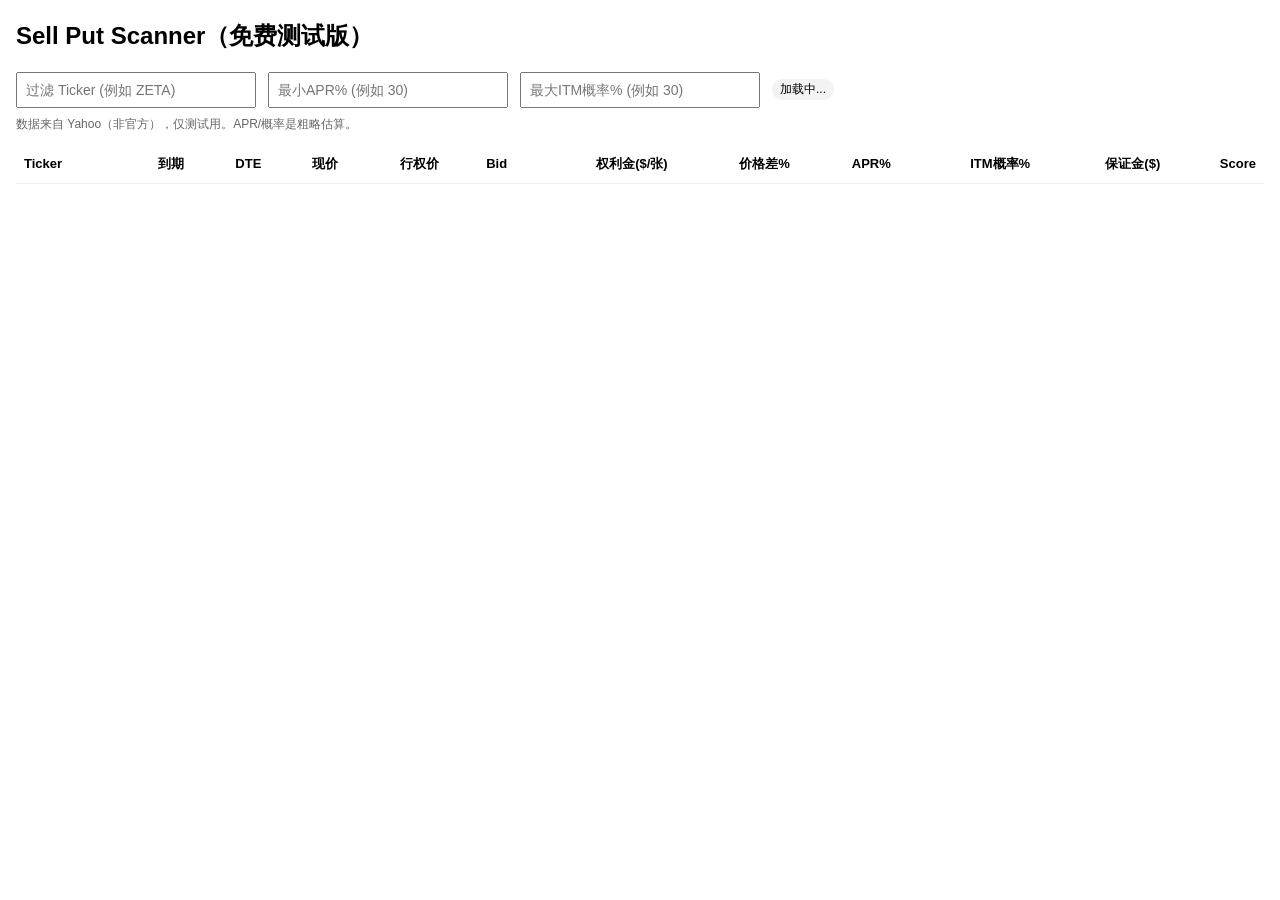
==== docs/index.html @ 4b3b8e4e "Add initial HTML structure for Sell Put Scanner" ====
<!doctype html>
<html lang="zh">
<head>
  <meta charset="utf-8" />
  <meta name="viewport" content="width=device-width,initial-scale=1" />
  <title>Sell Put Scanner (Free Test)</title>
  <style>
    body { font-family: -apple-system,BlinkMacSystemFont,"Segoe UI",Roboto,Arial; margin: 16px; }
    .top { display: flex; gap: 12px; flex-wrap: wrap; align-items: center; }
    input { padding: 8px; font-size: 14px; width: 220px; }
    table { width: 100%; border-collapse: collapse; margin-top: 12px; }
    th, td { border-bottom: 1px solid #eee; padding: 10px 8px; text-align: right; font-size: 13px; }
    th { position: sticky; top: 0; background: #fff; cursor: pointer; }
    td:first-child, th:first-child { text-align: left; }
    .muted { color: #666; font-size: 12px; margin-top: 8px; }
    .pill { display:inline-block; padding: 2px 8px; border-radius: 999px; background:#f3f3f3; font-size:12px; }
  </style>
</head>
<body>
  <h2>Sell Put Scanner（免费测试版）</h2>

  <div class="top">
    <input id="filterTicker" placeholder="过滤 Ticker (例如 ZETA)" />
    <input id="minApr" placeholder="最小APR% (例如 30)" />
    <input id="maxProb" placeholder="最大ITM概率% (例如 30)" />
    <span class="pill" id="updated">加载中...</span>
  </div>

  <div class="muted">
    数据来自 Yahoo（非官方），仅测试用。APR/概率是粗略估算。
  </div>

  <table id="tbl">
    <thead>
      <tr>
        <th data-k="ticker" style="text-align:left">Ticker</th>
        <th data-k="expiration">到期</th>
        <th data-k="dte">DTE</th>
        <th data-k="spot">现价</th>
        <th data-k="strike">行权价</th>
        <th data-k="bid">Bid</th>
        <th data-k="premium_$">权利金($/张)</th>
        <th data-k="price_diff_%">价格差%</th>
        <th data-k="apr_%">APR%</th>
        <th data-k="prob_itm_%">ITM概率%</th>
        <th data-k="cash_collateral_$">保证金($)</th>
        <th data-k="score">Score</th>
      </tr>
    </thead>
    <tbody></tbody>
  </table>

<script>
let rows = [];
let sortKey = "score";
let sortDesc = true;

function num(v) {
  if (v === null || v === undefined || v === "") return null;
  const n = Number(v);
  return Number.isFinite(n) ? n : null;
}

function fmt(v, digits=2) {
  const n = num(v);
  if (n === null) return "-";
  return n.toFixed(digits);
}

function passFilters(r) {
  const fTicker = document.getElementById("filterTicker").value.trim().toUpperCase();
  const minApr = num(document.getElementById("minApr").value.trim());
  const maxProb = num(document.getElementById("maxProb").value.trim());

  if (fTicker && !r.ticker.includes(fTicker)) return false;
  if (minApr !== null && (num(r["apr_%"]) === null || r["apr_%"] < minApr)) return false;
  if (maxProb !== null && (num(r["prob_itm_%"]) === null || r["prob_itm_%"] > maxProb)) return false;
  return true;
}

function sortRows(list) {
  return list.sort((a,b) => {
    const av = a[sortKey];
    const bv = b[sortKey];
    const an = num(av);
    const bn = num(bv);

    if (an === null && bn === null) return 0;
    if (an === null) return 1;
    if (bn === null) return -1;

    return sortDesc ? (bn - an) : (an - bn);
  });
}

function render() {
  const tbody = document.querySelector("#tbl tbody");
  tbody.innerHTML = "";

  const filtered = rows.filter(passFilters);
  sortRows(filtered);

  for (const r of filtered) {
    const tr = document.createElement("tr");
    tr.innerHTML = `
      <td style="text-align:left">${r.ticker}</td>
      <td>${r.expiration}</td>
      <td>${r.dte}</td>
      <td>${fmt(r.spot, 2)}</td>
      <td>${fmt(r.strike, 2)}</td>
      <td>${fmt(r.bid, 2)}</td>
      <td>${fmt(r["premium_$"], 2)}</td>
      <td>${fmt(r["price_diff_%"], 2)}</td>
      <td>${fmt(r["apr_%"], 2)}</td>
      <td>${fmt(r["prob_itm_%"], 2)}</td>
      <td>${fmt(r["cash_collateral_$"], 0)}</td>
      <td>${fmt(r.score, 2)}</td>
    `;
    tbody.appendChild(tr);
  }
}

async function load() {
  const res = await fetch("./data/options.json?ts=" + Date.now());
  const data = await res.json();
  rows = data.rows || [];
  document.getElementById("updated").textContent =
    "更新: " + (data.generated_at_et || data.generated_at_utc || "unknown");

  render();
}

document.getElementById("filterTicker").addEventListener("input", render);
document.getElementById("minApr").addEventListener("input", render);
document.getElementById("maxProb").addEventListener("input", render);

document.querySelectorAll("th[data-k]").forEach(th => {
  th.addEventListener("click", () => {
    const k = th.getAttribute("data-k");
    if (sortKey === k) sortDesc = !sortDesc;
    else { sortKey = k; sortDesc = true; }
    render();
  });
});

load();
</script>
</body>
</html>
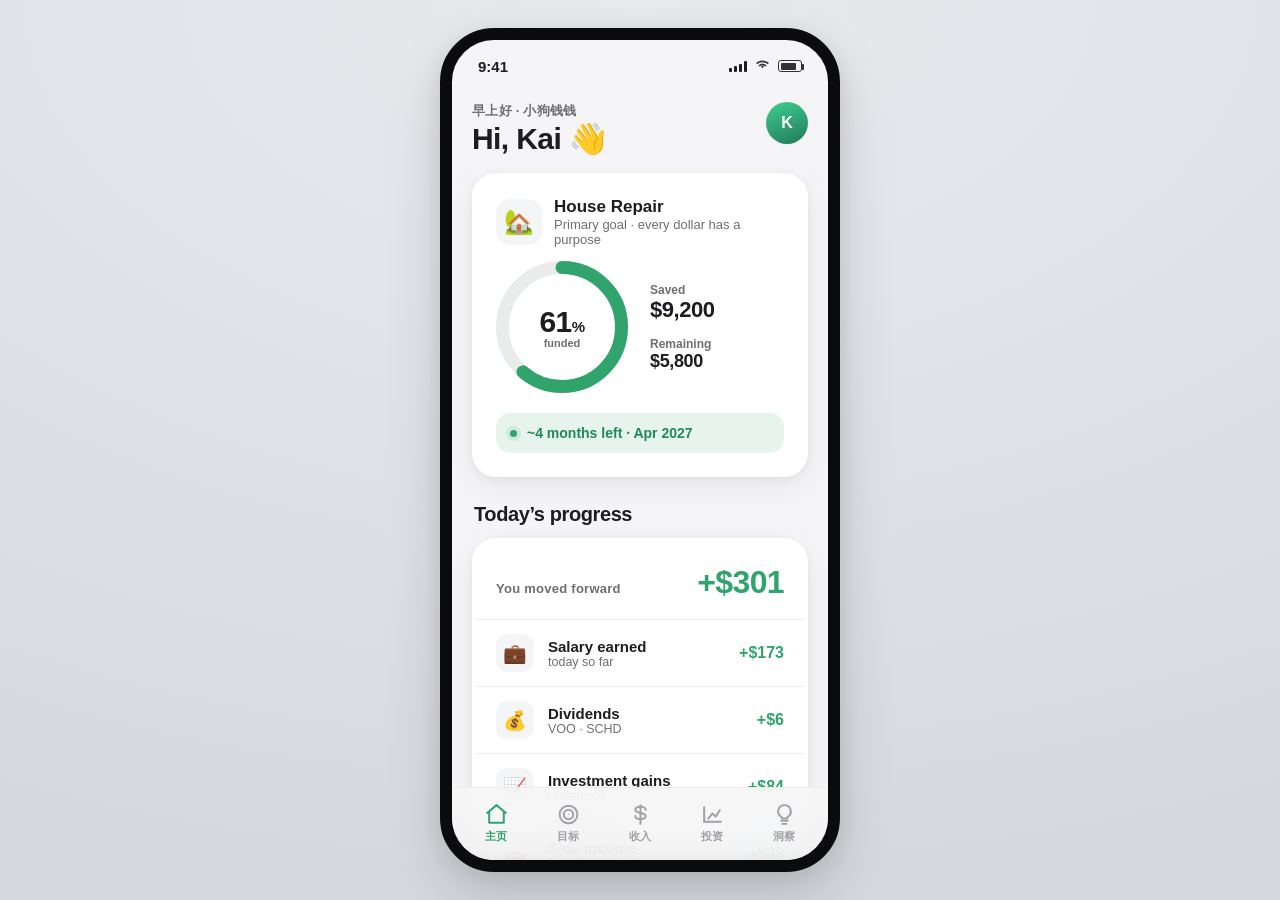
==== commit 9d9b27d9: "Make 小狗钱钱 the site homepage - index.html now serves the 小狗钱钱 goal-progress app - Original stock dash" ====
--- a/docs/index.html
+++ b/docs/index.html
@@ -2,148 +2,683 @@
 <html lang="zh">
 <head>
   <meta charset="utf-8" />
-  <meta name="viewport" content="width=device-width,initial-scale=1" />
-  <title>Sell Put Scanner (Free Test)</title>
+  <meta name="viewport" content="width=device-width, initial-scale=1, viewport-fit=cover" />
+  <meta name="apple-mobile-web-app-capable" content="yes" />
+  <meta name="apple-mobile-web-app-status-bar-style" content="black-translucent" />
+  <meta name="theme-color" content="#000000" media="(prefers-color-scheme: dark)" />
+  <meta name="theme-color" content="#f5f5f7" media="(prefers-color-scheme: light)" />
+  <title>小狗钱钱 · Wealth Progress</title>
   <style>
-    body { font-family: -apple-system,BlinkMacSystemFont,"Segoe UI",Roboto,Arial; margin: 16px; }
-    .top { display: flex; gap: 12px; flex-wrap: wrap; align-items: center; }
-    input { padding: 8px; font-size: 14px; width: 220px; }
-    table { width: 100%; border-collapse: collapse; margin-top: 12px; }
-    th, td { border-bottom: 1px solid #eee; padding: 10px 8px; text-align: right; font-size: 13px; }
-    th { position: sticky; top: 0; background: #fff; cursor: pointer; }
-    td:first-child, th:first-child { text-align: left; }
-    .muted { color: #666; font-size: 12px; margin-top: 8px; }
-    .pill { display:inline-block; padding: 2px 8px; border-radius: 999px; background:#f3f3f3; font-size:12px; }
+    :root {
+      --bg: #f2f2f4;
+      --screen: #f5f5f7;
+      --card: #ffffff;
+      --card-2: #f4f5f7;
+      --ink: #1d1d1f;
+      --ink-2: #6e6e73;
+      --ink-3: #a1a1a6;
+      --line: #ececed;
+      --green: #30a46c;
+      --green-strong: #1f8a56;
+      --green-soft: rgba(48,164,108,.12);
+      --green-ring-track: #eaeceb;
+      --red: #d0503a;
+      --shadow-sm: 0 1px 2px rgba(0,0,0,.04);
+      --shadow: 0 2px 10px rgba(20,20,25,.05), 0 10px 30px rgba(20,20,25,.06);
+      --shadow-lg: 0 8px 24px rgba(20,20,25,.10), 0 24px 60px rgba(20,20,25,.12);
+      --radius: 24px;
+      --radius-sm: 16px;
+      --blur: saturate(180%) blur(20px);
+    }
+    @media (prefers-color-scheme: dark) {
+      :root {
+        --bg: #000000;
+        --screen: #0a0a0b;
+        --card: #16171a;
+        --card-2: #1e2024;
+        --ink: #f5f5f7;
+        --ink-2: #9a9aa2;
+        --ink-3: #6a6a72;
+        --line: #232427;
+        --green: #34d17e;
+        --green-strong: #4ade8b;
+        --green-soft: rgba(52,209,126,.14);
+        --green-ring-track: #24262a;
+        --red: #ff6b52;
+        --shadow-sm: 0 1px 2px rgba(0,0,0,.4);
+        --shadow: 0 2px 10px rgba(0,0,0,.5);
+        --shadow-lg: 0 16px 50px rgba(0,0,0,.6);
+      }
+    }
+    * { box-sizing: border-box; -webkit-tap-highlight-color: transparent; margin: 0; padding: 0; }
+    html { -webkit-text-size-adjust: 100%; }
+    body {
+      font-family: -apple-system, BlinkMacSystemFont, "SF Pro Display", "SF Pro Text", "Segoe UI", Roboto, "PingFang SC", "Helvetica Neue", Arial, sans-serif;
+      background: var(--bg); color: var(--ink);
+      min-height: 100vh; -webkit-font-smoothing: antialiased; text-rendering: optimizeLegibility;
+      display: flex; align-items: center; justify-content: center;
+    }
+    .tnum { font-variant-numeric: tabular-nums; font-feature-settings: "tnum"; }
+
+    /* ===== Device frame (desktop) ===== */
+    .device {
+      position: relative; width: 100%; max-width: 400px; height: 100vh; max-height: 860px;
+      background: var(--screen); overflow: hidden; display: flex; flex-direction: column;
+    }
+    @media (min-width: 480px) {
+      body { padding: 28px; background: radial-gradient(120% 100% at 50% 0%, #e9eaee 0%, #dfe0e5 60%, #d7d8dd 100%); }
+      @media (prefers-color-scheme: dark) { body { background: radial-gradient(120% 100% at 50% 0%, #16171b 0%, #0a0a0c 70%); } }
+      .device {
+        height: 844px; border-radius: 54px; border: 12px solid #0b0b0d;
+        box-shadow: var(--shadow-lg), inset 0 0 0 2px rgba(255,255,255,.04);
+      }
+    }
+
+    /* status bar */
+    .statusbar {
+      height: 52px; flex: 0 0 auto; display: flex; align-items: center; justify-content: space-between;
+      padding: 0 26px; padding-top: env(safe-area-inset-top); font-weight: 600; font-size: 15px;
+      position: relative; z-index: 5;
+    }
+    .statusbar .right { display: flex; align-items: center; gap: 7px; }
+    .sig { display: inline-flex; align-items: flex-end; gap: 2px; height: 11px; }
+    .sig i { width: 3px; background: var(--ink); border-radius: 1px; }
+    .sig i:nth-child(1){height:4px} .sig i:nth-child(2){height:6px} .sig i:nth-child(3){height:8px} .sig i:nth-child(4){height:11px}
+    .batt { width: 24px; height: 12px; border: 1.5px solid var(--ink); border-radius: 3px; position: relative; opacity:.9; }
+    .batt::after { content:""; position:absolute; right:-3px; top:3px; width:2px; height:6px; background:var(--ink); border-radius:0 1px 1px 0; }
+    .batt::before { content:""; position:absolute; left:1.5px; top:1.5px; bottom:1.5px; width:70%; background:var(--ink); border-radius:1px; }
+
+    /* scroll area */
+    .stage { flex: 1 1 auto; position: relative; overflow: hidden; }
+    .view {
+      position: absolute; inset: 0; overflow-y: auto; -webkit-overflow-scrolling: touch;
+      padding: 4px 20px 118px; opacity: 0; visibility: hidden; transform: translateY(6px);
+      transition: opacity .28s ease, transform .28s ease; scrollbar-width: none;
+    }
+    .view::-webkit-scrollbar { display: none; }
+    .view.active { opacity: 1; visibility: visible; transform: none; }
+    .view.detail {
+      background: var(--screen); z-index: 20; transform: translateX(100%); transition: transform .3s cubic-bezier(.32,.72,0,1); }
+    .view.detail.active { transform: none; }
+
+    /* typography */
+    .eyebrow { font-size: 13px; font-weight: 600; letter-spacing: .02em; color: var(--ink-2); text-transform: none; }
+    h1.greet { font-size: 30px; font-weight: 800; letter-spacing: -.02em; line-height: 1.1; margin-top: 2px; }
+    .section-title { font-size: 20px; font-weight: 800; letter-spacing: -.02em; margin: 26px 2px 12px; }
+    .section-row { display: flex; align-items: baseline; justify-content: space-between; margin: 26px 2px 12px; }
+    .section-row h2 { font-size: 20px; font-weight: 800; letter-spacing: -.02em; }
+    .link { color: var(--green); font-weight: 600; font-size: 14px; }
+
+    .topbar { display: flex; align-items: flex-start; justify-content: space-between; margin-top: 6px; }
+    .avatar {
+      width: 42px; height: 42px; border-radius: 50%; flex: 0 0 auto; display: grid; place-items: center;
+      background: linear-gradient(160deg, #3ecf8e, #22795a); color: #fff; font-weight: 800; font-size: 16px;
+      box-shadow: var(--shadow-sm); cursor: pointer;
+    }
+
+    /* cards */
+    .card { background: var(--card); border-radius: var(--radius); box-shadow: var(--shadow); }
+    .p20 { padding: 20px; } .p22 { padding: 22px; }
+
+    /* hero primary goal */
+    .hero { padding: 24px; margin-top: 18px; position: relative; overflow: hidden; }
+    .hero .htop { display: flex; align-items: center; gap: 12px; margin-bottom: 6px; }
+    .goal-emoji {
+      width: 46px; height: 46px; border-radius: 14px; display: grid; place-items: center; font-size: 24px;
+      background: var(--card-2); flex: 0 0 auto;
+    }
+    .hero .hname { font-size: 17px; font-weight: 700; }
+    .hero .hsub { font-size: 13px; color: var(--ink-2); }
+    .ring-wrap { display: flex; align-items: center; gap: 22px; margin-top: 14px; }
+    .ring { position: relative; width: 132px; height: 132px; flex: 0 0 auto; }
+    .ring svg { transform: rotate(-90deg); }
+    .ring .ring-center { position: absolute; inset: 0; display: grid; place-items: center; text-align: center; }
+    .ring .pct { font-size: 30px; font-weight: 800; letter-spacing: -.02em; }
+    .ring .pct span { font-size: 15px; font-weight: 700; }
+    .ring .pct-sub { font-size: 11px; color: var(--ink-2); font-weight: 600; margin-top: -2px; }
+    .hero .stats { flex: 1; display: flex; flex-direction: column; gap: 14px; }
+    .hstat .k { font-size: 12px; color: var(--ink-2); font-weight: 600; }
+    .hstat .v { font-size: 22px; font-weight: 800; letter-spacing: -.02em; }
+    .hstat .v.small { font-size: 18px; }
+    .eta {
+      margin-top: 20px; display: flex; align-items: center; gap: 10px; padding: 12px 14px;
+      background: var(--green-soft); border-radius: 14px; color: var(--green-strong); font-weight: 700; font-size: 14px;
+    }
+    .eta .dot { width: 7px; height: 7px; border-radius: 50%; background: var(--green); box-shadow: 0 0 0 4px var(--green-soft); }
+
+    /* today's progress */
+    .today { padding: 8px 4px; }
+    .today-total {
+      display: flex; align-items: baseline; justify-content: space-between; padding: 18px 20px;
+    }
+    .today-total .amt { font-size: 32px; font-weight: 800; letter-spacing: -.02em; color: var(--green); }
+    .prow { display: flex; align-items: center; gap: 14px; padding: 14px 20px; border-top: 1px solid var(--line); }
+    .prow .pico { width: 38px; height: 38px; border-radius: 11px; display: grid; place-items: center; font-size: 19px; background: var(--card-2); flex:0 0 auto; }
+    .prow .pname { font-weight: 600; font-size: 15px; }
+    .prow .pmeta { font-size: 12.5px; color: var(--ink-2); }
+    .prow .pamt { margin-left: auto; font-weight: 800; font-size: 16px; }
+    .pamt.pos { color: var(--green); }
+
+    .encourage { text-align: center; color: var(--ink-2); font-size: 14px; font-weight: 600; margin: 26px 0 4px; }
+
+    /* goal cards list */
+    .goal-card { padding: 18px; margin-bottom: 14px; cursor: pointer; transition: transform .12s ease; }
+    .goal-card:active { transform: scale(.985); }
+    .goal-card .gc-top { display: flex; align-items: center; gap: 13px; }
+    .goal-card .gc-name { font-weight: 700; font-size: 16.5px; }
+    .goal-card .gc-eta { font-size: 12.5px; color: var(--ink-2); margin-top: 1px; }
+    .goal-card .gc-pct { margin-left: auto; font-weight: 800; font-size: 18px; }
+    .bar { height: 9px; border-radius: 999px; background: var(--green-ring-track); overflow: hidden; margin-top: 16px; }
+    .bar > i { display: block; height: 100%; border-radius: 999px; background: linear-gradient(90deg, var(--green), var(--green-strong)); }
+    .gc-foot { display: flex; justify-content: space-between; margin-top: 11px; font-size: 13px; }
+    .gc-foot .saved { font-weight: 700; }
+    .gc-foot .target { color: var(--ink-2); font-weight: 600; }
+    .done-badge { margin-left: auto; font-size: 12px; font-weight: 800; color: var(--green); background: var(--green-soft); padding: 5px 10px; border-radius: 999px; }
+
+    /* income rows */
+    .list { overflow: hidden; }
+    .irow { display: flex; align-items: center; gap: 14px; padding: 16px 18px; border-top: 1px solid var(--line); }
+    .irow:first-child { border-top: none; }
+    .irow .iname { font-weight: 650; font-size: 15.5px; font-weight: 600; }
+    .badge { display: inline-block; font-size: 11px; font-weight: 700; color: var(--ink-2); background: var(--card-2); padding: 3px 9px; border-radius: 999px; margin-top: 3px; }
+    .irow .iamt { margin-left: auto; text-align: right; }
+    .irow .iamt .m { font-weight: 800; font-size: 16px; }
+    .irow .iamt .u { font-size: 11.5px; color: var(--ink-2); font-weight: 600; }
+
+    .summary-strip { display: flex; gap: 12px; margin-top: 16px; }
+    .summary-strip .card { flex: 1; padding: 16px; }
+    .summary-strip .k { font-size: 12px; color: var(--ink-2); font-weight: 600; }
+    .summary-strip .v { font-size: 24px; font-weight: 800; letter-spacing: -.02em; margin-top: 3px; }
+    .v.green { color: var(--green); }
+
+    /* portfolio */
+    .holding { padding: 18px; margin-bottom: 14px; }
+    .holding .h-top { display: flex; align-items: center; gap: 13px; }
+    .h-tk { font-weight: 800; font-size: 16px; }
+    .h-name { font-size: 12.5px; color: var(--ink-2); }
+    .h-val { margin-left: auto; text-align: right; }
+    .h-val .mv { font-weight: 800; font-size: 16px; }
+    .h-val .gl { font-size: 12.5px; font-weight: 700; }
+    .h-meta { display: flex; gap: 20px; margin-top: 14px; padding-top: 14px; border-top: 1px solid var(--line); }
+    .h-meta .k { font-size: 11px; color: var(--ink-3); font-weight: 700; text-transform: uppercase; letter-spacing: .03em; }
+    .h-meta .val { font-size: 14px; font-weight: 700; margin-top: 2px; }
+    .funds { margin-top: 14px; }
+    .funds .fund-title { font-size: 11px; color: var(--ink-3); font-weight: 700; text-transform: uppercase; letter-spacing: .03em; margin-bottom: 9px; }
+    .fund-line { display: flex; align-items: center; gap: 10px; margin-bottom: 9px; }
+    .fund-line .fbar { flex: 1; height: 7px; border-radius: 999px; background: var(--green-ring-track); overflow: hidden; }
+    .fund-line .fbar > i { display: block; height: 100%; background: var(--green); border-radius: 999px; }
+    .fund-line .flabel { font-size: 13px; font-weight: 600; min-width: 108px; }
+    .fund-line .fpct { font-size: 13px; font-weight: 800; color: var(--ink-2); width: 38px; text-align: right; }
+
+    /* insights */
+    .insight { padding: 18px 18px 18px 18px; margin-bottom: 14px; display: flex; gap: 14px; align-items: flex-start; }
+    .insight .ico { width: 40px; height: 40px; border-radius: 12px; display: grid; place-items: center; font-size: 20px; background: var(--green-soft); flex: 0 0 auto; }
+    .insight .itxt { font-size: 15.5px; font-weight: 600; line-height: 1.4; }
+    .insight .itag { font-size: 12px; color: var(--green); font-weight: 700; margin-top: 6px; }
+
+    /* profile */
+    .profile-hero { display: flex; flex-direction: column; align-items: center; gap: 12px; padding: 30px 20px 10px; text-align: center; }
+    .profile-hero .avatar { width: 78px; height: 78px; font-size: 30px; }
+    .profile-hero .pname { font-size: 22px; font-weight: 800; }
+    .profile-hero .pmail { font-size: 13.5px; color: var(--ink-2); }
+    .menu { overflow: hidden; }
+    .mrow { display: flex; align-items: center; gap: 14px; padding: 16px 18px; border-top: 1px solid var(--line); font-weight: 600; font-size: 15.5px; }
+    .mrow:first-child { border-top: none; }
+    .mrow .chev { margin-left: auto; color: var(--ink-3); font-size: 20px; font-weight: 400; }
+    .mrow .mico { width: 34px; height: 34px; border-radius: 9px; display: grid; place-items: center; font-size: 17px; background: var(--card-2); }
+
+    /* detail */
+    .detail-nav { display: flex; align-items: center; gap: 6px; padding: 2px 0 6px; }
+    .back { display: inline-flex; align-items: center; gap: 3px; color: var(--green); font-weight: 600; font-size: 16px; cursor: pointer; }
+    .detail-hero { text-align: center; padding: 10px 0 6px; }
+    .detail-hero .ring { margin: 4px auto 0; }
+    .detail-hero .dname { font-size: 22px; font-weight: 800; margin-top: 14px; }
+    .detail-hero .dsub { color: var(--ink-2); font-size: 14px; font-weight: 600; margin-top: 3px; }
+
+    /* tab bar */
+    .tabbar {
+      position: absolute; left: 0; right: 0; bottom: 0; z-index: 30;
+      display: flex; padding: 8px 8px calc(10px + env(safe-area-inset-bottom));
+      background: color-mix(in srgb, var(--screen) 90%, transparent); backdrop-filter: var(--blur); -webkit-backdrop-filter: var(--blur);
+      border-top: 1px solid var(--line);
+    }
+    .tab { flex: 1; background: none; border: none; cursor: pointer; display: flex; flex-direction: column; align-items: center; gap: 3px; padding: 6px 0; color: var(--ink-3); }
+    .tab .ti { width: 25px; height: 25px; }
+    .tab .tl { font-size: 10.5px; font-weight: 600; letter-spacing: .01em; }
+    .tab.active { color: var(--green); }
+    .tab svg { width: 25px; height: 25px; stroke: currentColor; fill: none; stroke-width: 1.9; stroke-linecap: round; stroke-linejoin: round; }
+
+    /* FAB add */
+    .fab {
+      position: absolute; right: 20px; bottom: calc(84px + env(safe-area-inset-bottom)); z-index: 25;
+      width: 54px; height: 54px; border-radius: 50%; background: var(--green); color: #fff; border: none;
+      font-size: 28px; font-weight: 300; box-shadow: var(--shadow-lg); cursor: pointer; display: grid; place-items: center;
+    }
+    .fab:active { transform: scale(.94); }
+
+    /* sheet modal */
+    .scrim { position: absolute; inset: 0; z-index: 40; background: rgba(0,0,0,.32); opacity: 0; visibility: hidden; transition: opacity .25s ease; }
+    .scrim.open { opacity: 1; visibility: visible; }
+    .sheet {
+      position: absolute; left: 0; right: 0; bottom: 0; z-index: 41; background: var(--screen);
+      border-radius: 26px 26px 0 0; padding: 10px 20px calc(24px + env(safe-area-inset-bottom));
+      transform: translateY(100%); transition: transform .32s cubic-bezier(.32,.72,0,1); box-shadow: var(--shadow-lg);
+      max-height: 88%; overflow-y: auto;
+    }
+    .sheet.open { transform: none; }
+    .grabber { width: 38px; height: 5px; border-radius: 999px; background: var(--ink-3); opacity: .4; margin: 6px auto 14px; }
+    .sheet h3 { font-size: 20px; font-weight: 800; letter-spacing: -.02em; margin-bottom: 16px; }
+    .field { margin-bottom: 14px; }
+    .field label { display: block; font-size: 13px; font-weight: 600; color: var(--ink-2); margin-bottom: 7px; }
+    .field input {
+      width: 100%; font-size: 16px; padding: 13px 15px; border: 1px solid var(--line); border-radius: 14px;
+      background: var(--card); color: var(--ink); -webkit-appearance: none; appearance: none; font-family: inherit;
+    }
+    .field input:focus { outline: none; border-color: var(--green); box-shadow: 0 0 0 3px var(--green-soft); }
+    .emoji-row { display: flex; gap: 8px; flex-wrap: wrap; }
+    .emoji-row button {
+      width: 44px; height: 44px; border-radius: 12px; border: 1px solid var(--line); background: var(--card);
+      font-size: 22px; cursor: pointer; display: grid; place-items: center;
+    }
+    .emoji-row button.sel { border-color: var(--green); background: var(--green-soft); }
+    .seg { display: flex; gap: 6px; background: var(--card-2); padding: 4px; border-radius: 12px; }
+    .seg button { flex: 1; border: none; background: none; padding: 9px 6px; border-radius: 9px; font-weight: 600; font-size: 12.5px; color: var(--ink-2); cursor: pointer; }
+    .seg button.sel { background: var(--card); color: var(--ink); box-shadow: var(--shadow-sm); }
+    .btn-cta {
+      width: 100%; margin-top: 8px; background: var(--green); color: #fff; border: none; border-radius: 15px;
+      padding: 16px; font-size: 16px; font-weight: 700; cursor: pointer;
+    }
+    .btn-cta:active { background: var(--green-strong); }
+    .muted-note { text-align: center; font-size: 12px; color: var(--ink-3); margin-top: 12px; }
   </style>
 </head>
 <body>
-  <h2>Sell Put Scanner（免费测试版）</h2>
-
-  <div class="top">
-    <input id="filterTicker" placeholder="过滤 Ticker (例如 ZETA)" />
-    <input id="minApr" placeholder="最小APR% (例如 30)" />
-    <input id="maxProb" placeholder="最大ITM概率% (例如 30)" />
-    <span class="pill" id="updated">加载中...</span>
+  <div class="device">
+    <div class="statusbar">
+      <span class="tnum">9:41</span>
+      <span class="right">
+        <span class="sig"><i></i><i></i><i></i><i></i></span>
+        <svg width="17" height="12" viewBox="0 0 17 12" fill="var(--ink)" style="opacity:.9"><path d="M8.5 2.2c2 0 3.9.8 5.3 2.1l1.1-1.2C13.2 1.4 10.9.5 8.5.5S3.8 1.4 2.1 3.1l1.1 1.2C4.6 3 6.5 2.2 8.5 2.2zM8.5 5.4c1.1 0 2.2.4 3 1.2l1.1-1.2C11.5 4.3 10 3.7 8.5 3.7S5.5 4.3 4.4 5.4l1.1 1.2c.8-.8 1.9-1.2 3-1.2zM8.5 8.3l1.6-1.7c-.4-.4-1-.6-1.6-.6s-1.2.2-1.6.6L8.5 8.3z"/></svg>
+        <span class="batt"></span>
+      </span>
+    </div>
+
+    <div class="stage" id="stage">
+      <!-- ===== HOME ===== -->
+      <section class="view active" id="home"></section>
+      <!-- ===== GOALS ===== -->
+      <section class="view" id="goals"></section>
+      <!-- ===== INCOME ===== -->
+      <section class="view" id="income"></section>
+      <!-- ===== PORTFOLIO ===== -->
+      <section class="view" id="portfolio"></section>
+      <!-- ===== INSIGHTS ===== -->
+      <section class="view" id="insights"></section>
+      <!-- ===== PROFILE ===== -->
+      <section class="view" id="profile"></section>
+      <!-- ===== GOAL DETAIL ===== -->
+      <section class="view detail" id="goalDetail"></section>
+    </div>
+
+    <button class="fab" id="fab" aria-label="Add">+</button>
+
+    <nav class="tabbar" id="tabbar">
+      <button class="tab active" data-tab="home">
+        <svg viewBox="0 0 24 24"><path d="M3 10.5 12 3l9 7.5"/><path d="M5 9.5V20h14V9.5"/></svg>
+        <span class="tl">主页</span>
+      </button>
+      <button class="tab" data-tab="goals">
+        <svg viewBox="0 0 24 24"><circle cx="12" cy="12" r="8.5"/><circle cx="12" cy="12" r="4.5"/><circle cx="12" cy="12" r=".6" fill="currentColor" stroke="none"/></svg>
+        <span class="tl">目标</span>
+      </button>
+      <button class="tab" data-tab="income">
+        <svg viewBox="0 0 24 24"><path d="M12 3v18"/><path d="M17 7.5C17 5.6 14.8 4.5 12 4.5S7 5.6 7 7.5 9 10 12 10.5s5 1 5 3-2.2 3-5 3-5-1.1-5-3"/></svg>
+        <span class="tl">收入</span>
+      </button>
+      <button class="tab" data-tab="portfolio">
+        <svg viewBox="0 0 24 24"><path d="M4 19V5"/><path d="M4 19h16"/><path d="M8 16l4-5 3 3 4-6"/></svg>
+        <span class="tl">投资</span>
+      </button>
+      <button class="tab" data-tab="insights">
+        <svg viewBox="0 0 24 24"><path d="M9 18h6"/><path d="M10 21h4"/><path d="M12 3a6 6 0 0 0-3.5 10.9c.6.5 1 1.2 1 2h5c0-.8.4-1.5 1-2A6 6 0 0 0 12 3Z"/></svg>
+        <span class="tl">洞察</span>
+      </button>
+    </nav>
+
+    <!-- sheet -->
+    <div class="scrim" id="scrim"></div>
+    <div class="sheet" id="sheet"></div>
   </div>
 
-  <div class="muted">
-    数据来自 Yahoo（非官方），仅测试用。APR/概率是粗略估算。
-  </div>
-
-  <table id="tbl">
-    <thead>
-      <tr>
-        <th data-k="ticker" style="text-align:left">Ticker</th>
-        <th data-k="expiration">到期</th>
-        <th data-k="dte">DTE</th>
-        <th data-k="spot">现价</th>
-        <th data-k="strike">行权价</th>
-        <th data-k="bid">Bid</th>
-        <th data-k="premium_$">权利金($/张)</th>
-        <th data-k="price_diff_%">价格差%</th>
-        <th data-k="apr_%">APR%</th>
-        <th data-k="prob_itm_%">ITM概率%</th>
-        <th data-k="cash_collateral_$">保证金($)</th>
-        <th data-k="score">Score</th>
-      </tr>
-    </thead>
-    <tbody></tbody>
-  </table>
-
-<script>
-let rows = [];
-let sortKey = "score";
-let sortDesc = true;
-
-function num(v) {
-  if (v === null || v === undefined || v === "") return null;
-  const n = Number(v);
-  return Number.isFinite(n) ? n : null;
-}
-
-function fmt(v, digits=2) {
-  const n = num(v);
-  if (n === null) return "-";
-  return n.toFixed(digits);
-}
-
-function passFilters(r) {
-  const fTicker = document.getElementById("filterTicker").value.trim().toUpperCase();
-  const minApr = num(document.getElementById("minApr").value.trim());
-  const maxProb = num(document.getElementById("maxProb").value.trim());
-
-  if (fTicker && !r.ticker.includes(fTicker)) return false;
-  if (minApr !== null && (num(r["apr_%"]) === null || r["apr_%"] < minApr)) return false;
-  if (maxProb !== null && (num(r["prob_itm_%"]) === null || r["prob_itm_%"] > maxProb)) return false;
-  return true;
-}
-
-function sortRows(list) {
-  return list.sort((a,b) => {
-    const av = a[sortKey];
-    const bv = b[sortKey];
-    const an = num(av);
-    const bn = num(bv);
-
-    if (an === null && bn === null) return 0;
-    if (an === null) return 1;
-    if (bn === null) return -1;
-
-    return sortDesc ? (bn - an) : (an - bn);
-  });
-}
-
-function render() {
-  const tbody = document.querySelector("#tbl tbody");
-  tbody.innerHTML = "";
-
-  const filtered = rows.filter(passFilters);
-  sortRows(filtered);
-
-  for (const r of filtered) {
-    const tr = document.createElement("tr");
-    tr.innerHTML = `
-      <td style="text-align:left">${r.ticker}</td>
-      <td>${r.expiration}</td>
-      <td>${r.dte}</td>
-      <td>${fmt(r.spot, 2)}</td>
-      <td>${fmt(r.strike, 2)}</td>
-      <td>${fmt(r.bid, 2)}</td>
-      <td>${fmt(r["premium_$"], 2)}</td>
-      <td>${fmt(r["price_diff_%"], 2)}</td>
-      <td>${fmt(r["apr_%"], 2)}</td>
-      <td>${fmt(r["prob_itm_%"], 2)}</td>
-      <td>${fmt(r["cash_collateral_$"], 0)}</td>
-      <td>${fmt(r.score, 2)}</td>
-    `;
-    tbody.appendChild(tr);
-  }
-}
-
-async function load() {
-  const res = await fetch("./data/options.json?ts=" + Date.now());
-  const data = await res.json();
-  rows = data.rows || [];
-  document.getElementById("updated").textContent =
-    "更新: " + (data.generated_at_et || data.generated_at_utc || "unknown");
-
-  render();
-}
-
-document.getElementById("filterTicker").addEventListener("input", render);
-document.getElementById("minApr").addEventListener("input", render);
-document.getElementById("maxProb").addEventListener("input", render);
-
-document.querySelectorAll("th[data-k]").forEach(th => {
-  th.addEventListener("click", () => {
-    const k = th.getAttribute("data-k");
-    if (sortKey === k) sortDesc = !sortDesc;
-    else { sortKey = k; sortDesc = true; }
-    render();
-  });
-});
-
-load();
-</script>
+  <script>
+    const $ = s => document.querySelector(s);
+    const el = (t, c, h) => { const e = document.createElement(t); if (c) e.className = c; if (h != null) e.innerHTML = h; return e; };
+    const money = n => (n < 0 ? '−$' : '$') + Math.abs(Math.round(n)).toLocaleString();
+    const money2 = n => (n < 0 ? '−$' : '$') + Math.abs(n).toLocaleString(undefined, {minimumFractionDigits:2, maximumFractionDigits:2});
+    const pctv = n => Math.max(0, Math.min(100, n));
+
+    /* ---------- state ---------- */
+    const SEED_GOALS = [
+      { id:'g1', emoji:'🏡', name:'House Repair', target:15000, saved:9200, monthly:1400, primary:true,
+        sources:[{name:'Salary',pct:45},{name:'Rental income',pct:30},{name:'Stock Portfolio',pct:25}] },
+      { id:'g2', emoji:'✈️', name:'Japan Trip', target:6000, saved:2100, monthly:650,
+        sources:[{name:'DoorDash',pct:55},{name:'Dividends',pct:20},{name:'Bonus',pct:25}] },
+      { id:'g3', emoji:'👵', name:'Support Parents', target:12000, saved:4800, monthly:500,
+        sources:[{name:'Salary',pct:70},{name:'Dividends',pct:30}] },
+      { id:'g4', emoji:'🐶', name:'小狗基金 Puppy Fund', target:2000, saved:1450, monthly:180,
+        sources:[{name:'DoorDash',pct:60},{name:'Savings',pct:40}] },
+      { id:'g5', emoji:'🛟', name:'Emergency Fund', target:10000, saved:10000, monthly:0,
+        sources:[{name:'Salary',pct:60},{name:'Savings',pct:40}] },
+      { id:'g6', emoji:'🌅', name:'Retirement', target:500000, saved:82000, monthly:2000,
+        sources:[{name:'Stock Portfolio',pct:65},{name:'Dividends',pct:20},{name:'Salary',pct:15}] },
+    ];
+    const SEED_INCOME = [
+      { id:'i1', emoji:'💼', name:'Salary', type:'Fixed monthly', amount:5200, unit:'/mo' },
+      { id:'i2', emoji:'📈', name:'Stock Portfolio', type:'Variable', amount:1300, unit:'/mo avg' },
+      { id:'i3', emoji:'💰', name:'Dividends', type:'Recurring', amount:180, unit:'/mo' },
+      { id:'i4', emoji:'🚗', name:'DoorDash', type:'Variable', amount:420, unit:'/mo avg' },
+      { id:'i5', emoji:'🏠', name:'Rental income', type:'Fixed monthly', amount:1100, unit:'/mo' },
+      { id:'i6', emoji:'🎁', name:'Year-end Bonus', type:'One-time', amount:8000, unit:'once' },
+    ];
+    const load = (k, seed) => { try { return JSON.parse(localStorage.getItem(k)) || seed; } catch(e){ return seed; } };
+    let goals = load('xg_goals', SEED_GOALS);
+    let income = load('xg_income', SEED_INCOME);
+    const saveGoals = () => localStorage.setItem('xg_goals', JSON.stringify(goals));
+    const saveIncome = () => localStorage.setItem('xg_income', JSON.stringify(income));
+
+    /* ---------- computed ---------- */
+    const gpct = g => pctv(g.target ? g.saved / g.target * 100 : 0);
+    const gremain = g => Math.max(0, g.target - g.saved);
+    const gdays = g => g.monthly > 0 && gremain(g) > 0 ? Math.ceil(gremain(g) / (g.monthly/30)) : (gremain(g) === 0 ? 0 : null);
+    const etaText = g => { const d = gdays(g); if (d === 0) return 'Goal reached'; if (d == null) return 'Add funding'; if (d < 60) return `~${d} days left`; return `~${Math.round(d/30)} months left`; };
+    const etaDate = g => { const d = gdays(g); if (d == null || d===0) return null; const dt = new Date(Date.now()+d*864e5); return dt.toLocaleDateString(undefined,{month:'short', year:'numeric'}); };
+
+    /* ---------- ring ---------- */
+    function ring(pct, size=132, stroke=13) {
+      const r = (size - stroke) / 2, c = 2 * Math.PI * r, off = c * (1 - pct/100);
+      const done = pct >= 100;
+      return `<div class="ring" style="width:${size}px;height:${size}px">
+        <svg width="${size}" height="${size}">
+          <circle cx="${size/2}" cy="${size/2}" r="${r}" stroke="var(--green-ring-track)" stroke-width="${stroke}" fill="none"/>
+          <circle cx="${size/2}" cy="${size/2}" r="${r}" stroke="var(--green)" stroke-width="${stroke}" fill="none"
+            stroke-linecap="round" stroke-dasharray="${c.toFixed(1)}" stroke-dashoffset="${off.toFixed(1)}"/>
+        </svg>
+        <div class="ring-center">
+          <div>
+            <div class="pct tnum">${Math.round(pct)}<span>%</span></div>
+            <div class="pct-sub">${done ? 'complete' : 'funded'}</div>
+          </div>
+        </div>
+      </div>`;
+    }
+
+    /* ---------- HOME ---------- */
+    function renderHome() {
+      const g = goals.find(x => x.primary) || goals[0];
+      const hour = new Date().getHours();
+      const greet = hour < 12 ? '早上好' : hour < 18 ? '下午好' : '晚上好';
+      const today = [
+        { emoji:'💼', name:'Salary earned', meta:'today so far', amt:173 },
+        { emoji:'💰', name:'Dividends', meta:'VOO · SCHD', amt:6 },
+        { emoji:'📈', name:'Investment gains', meta:'unrealized', amt:84 },
+        { emoji:'🚗', name:'Side income', meta:'DoorDash · 2 trips', amt:38 },
+      ];
+      const total = today.reduce((s,t)=>s+t.amt,0);
+      const v = $('#home'); v.innerHTML = '';
+
+      const top = el('div','topbar');
+      top.innerHTML = `<div><div class="eyebrow">${greet} · 小狗钱钱</div><h1 class="greet">Hi, Kai 👋</h1></div>`;
+      const av = el('div','avatar','K'); av.onclick = () => go('profile'); top.appendChild(av);
+      v.appendChild(top);
+
+      const hero = el('div','card hero');
+      hero.innerHTML = `
+        <div class="htop">
+          <div class="goal-emoji">${g.emoji}</div>
+          <div><div class="hname">${g.name}</div><div class="hsub">Primary goal · every dollar has a purpose</div></div>
+        </div>
+        <div class="ring-wrap">
+          ${ring(gpct(g))}
+          <div class="stats">
+            <div class="hstat"><div class="k">Saved</div><div class="v tnum">${money(g.saved)}</div></div>
+            <div class="hstat"><div class="k">Remaining</div><div class="v small tnum">${money(gremain(g))}</div></div>
+          </div>
+        </div>
+        <div class="eta"><span class="dot"></span>${etaText(g)}${etaDate(g)?' · '+etaDate(g):''}</div>`;
+      hero.onclick = () => openGoal(g.id);
+      v.appendChild(hero);
+
+      v.appendChild(el('div','section-title','Today’s progress'));
+      const tcard = el('div','card today');
+      tcard.appendChild(el('div','today-total','<div><div class="eyebrow">You moved forward</div></div><div class="amt tnum">+'+money(total)+'</div>'));
+      today.forEach(t => tcard.appendChild(el('div','prow',
+        `<div class="pico">${t.emoji}</div><div><div class="pname">${t.name}</div><div class="pmeta">${t.meta}</div></div><div class="pamt pos tnum">+${money(t.amt)}</div>`)));
+      v.appendChild(tcard);
+
+      v.appendChild(el('div','encourage','🐶 每一天，你都离梦想更近一点。'));
+    }
+
+    /* ---------- GOALS ---------- */
+    function goalCard(g) {
+      const done = gpct(g) >= 100;
+      const c = el('div','card goal-card');
+      c.innerHTML = `
+        <div class="gc-top">
+          <div class="goal-emoji">${g.emoji}</div>
+          <div><div class="gc-name">${g.name}</div><div class="gc-eta">${etaText(g)}</div></div>
+          ${done ? '<span class="done-badge">✓ Reached</span>' : `<span class="gc-pct tnum">${Math.round(gpct(g))}%</span>`}
+        </div>
+        <div class="bar"><i style="width:${gpct(g)}%"></i></div>
+        <div class="gc-foot"><span class="saved tnum">${money(g.saved)}</span><span class="target tnum">of ${money(g.target)}</span></div>`;
+      c.onclick = () => openGoal(g.id);
+      return c;
+    }
+    function renderGoals() {
+      const v = $('#goals'); v.innerHTML = '';
+      v.appendChild(el('div','topbar','<div><div class="eyebrow">Dreams in progress</div><h1 class="greet">Goals</h1></div>'));
+      const wrap = el('div',null,''); wrap.style.marginTop = '18px';
+      goals.forEach(g => wrap.appendChild(goalCard(g)));
+      v.appendChild(wrap);
+    }
+
+    /* ---------- GOAL DETAIL ---------- */
+    function openGoal(id) {
+      const g = goals.find(x => x.id === id); if (!g) return;
+      const v = $('#goalDetail');
+      const sug = [
+        `One extra DoorDash shift each week would reach <b>${g.name}</b> ${Math.round(18 + gpct(g)/4)} days sooner.`,
+        `Redirecting this month’s dividends here moves the date forward by <b>12 days</b>.`,
+        `You’re ${Math.round(gpct(g))}% there — staying consistent finishes ${etaDate(g)?'around '+etaDate(g):'on schedule'}.`
+      ];
+      const hist = [12, 20, 26, 34, 41, 52, 60, Math.round(gpct(g))];
+      v.innerHTML = `
+        <div class="detail-nav"><span class="back" id="detBack">‹ Goals</span></div>
+        <div class="detail-hero">
+          ${ring(gpct(g), 148, 14)}
+          <div class="dname">${g.emoji} ${g.name}</div>
+          <div class="dsub tnum">${money(g.saved)} of ${money(g.target)} · ${etaText(g)}</div>
+        </div>
+        <div class="section-row"><h2>Funding sources</h2></div>
+        <div class="card funds" style="padding:18px">
+          ${g.sources.map(s=>`<div class="fund-line"><span class="flabel">${s.name}</span><span class="fbar"><i style="width:${s.pct}%"></i></span><span class="fpct tnum">${s.pct}%</span></div>`).join('')}
+        </div>
+        <div class="section-row"><h2>Timeline</h2></div>
+        <div class="card p20">
+          <div style="display:flex;align-items:baseline;justify-content:space-between">
+            <div><div class="eyebrow">Projected completion</div><div style="font-size:24px;font-weight:800;letter-spacing:-.02em;margin-top:4px">${etaDate(g)||'—'}</div></div>
+            <div style="text-align:right"><div class="eyebrow">Monthly</div><div style="font-size:20px;font-weight:800;color:var(--green);margin-top:4px" class="tnum">+${money(g.monthly)}</div></div>
+          </div>
+          <div style="display:flex;align-items:flex-end;gap:6px;height:70px;margin-top:18px">
+            ${hist.map(h=>`<div style="flex:1;background:var(--green-ring-track);border-radius:6px 6px 0 0;height:${Math.max(8,h)}%;position:relative;overflow:hidden"><div style="position:absolute;inset:0;background:linear-gradient(180deg,var(--green),var(--green-strong));opacity:.9"></div></div>`).join('')}
+          </div>
+          <div class="eyebrow" style="margin-top:8px">Historical progress · last 8 months</div>
+        </div>
+        <div class="section-row"><h2>Ways to accelerate</h2></div>
+        ${sug.map(s=>`<div class="card insight"><div class="ico">💡</div><div><div class="itxt">${s}</div><div class="itag">Tap to simulate →</div></div></div>`).join('')}
+      `;
+      $('#detBack').onclick = () => { v.classList.remove('active'); updateFab(); };
+      $('#fab').style.display = 'none';
+      requestAnimationFrame(()=>{ v.scrollTop = 0; v.classList.add('active'); });
+    }
+
+    /* ---------- INCOME ---------- */
+    function renderIncome() {
+      const v = $('#income'); v.innerHTML = '';
+      v.appendChild(el('div','topbar','<div><div class="eyebrow">Every stream has a job</div><h1 class="greet">Income</h1></div>'));
+      const monthly = income.filter(i=>i.unit!=='once').reduce((s,i)=>s+i.amount,0);
+      const strip = el('div','summary-strip');
+      strip.innerHTML = `
+        <div class="card"><div class="k">Monthly inflow</div><div class="v green tnum">${money(monthly)}</div></div>
+        <div class="card"><div class="k">Sources</div><div class="v tnum">${income.length}</div></div>`;
+      v.appendChild(strip);
+      v.appendChild(el('div','section-title','Sources'));
+      const list = el('div','card list');
+      income.forEach(i => list.appendChild(el('div','irow',
+        `<div class="goal-emoji" style="width:40px;height:40px;font-size:20px">${i.emoji}</div>
+         <div><div class="iname">${i.name}</div><span class="badge">${i.type}</span></div>
+         <div class="iamt"><div class="m tnum">${money(i.amount)}</div><div class="u">${i.unit}</div></div>`)));
+      v.appendChild(list);
+    }
+
+    /* ---------- PORTFOLIO ---------- */
+    const HOLDINGS = [
+      { tk:'VOO', name:'S&P 500 ETF', value:28400, gain:3120, glpct:12.3, div:'$310/yr', alloc:'52%', funds:[{n:'House Repair',p:70},{n:'Retirement',p:30}] },
+      { tk:'SCHD', name:'Dividend ETF', value:9800, gain:540, glpct:5.8, div:'$420/yr', alloc:'18%', funds:[{n:'Support Parents',p:60},{n:'Emergency Fund',p:40}] },
+      { tk:'AAPL', name:'Apple Inc.', value:12600, gain:1840, glpct:17.1, div:'$96/yr', alloc:'23%', funds:[{n:'Japan Trip',p:100}] },
+      { tk:'CASH', name:'High-yield savings', value:3800, gain:152, glpct:4.0, div:'4.2% APY', alloc:'7%', funds:[{n:'Puppy Fund',p:100}] },
+    ];
+    function renderPortfolio() {
+      const v = $('#portfolio'); v.innerHTML = '';
+      const total = HOLDINGS.reduce((s,h)=>s+h.value,0);
+      const gain = HOLDINGS.reduce((s,h)=>s+h.gain,0);
+      v.appendChild(el('div','topbar','<div><div class="eyebrow">Working toward your goals</div><h1 class="greet">Portfolio</h1></div>'));
+      const strip = el('div','summary-strip');
+      strip.innerHTML = `
+        <div class="card"><div class="k">Total value</div><div class="v tnum">${money(total)}</div></div>
+        <div class="card"><div class="k">Total gain</div><div class="v green tnum">+${money(gain)}</div></div>`;
+      v.appendChild(strip);
+      v.appendChild(el('div','section-title','Holdings'));
+      HOLDINGS.forEach(h => {
+        const c = el('div','card holding');
+        c.innerHTML = `
+          <div class="h-top">
+            <div class="goal-emoji" style="width:44px;height:44px;font-size:14px;font-weight:800">${h.tk}</div>
+            <div><div class="h-tk">${h.tk}</div><div class="h-name">${h.name}</div></div>
+            <div class="h-val"><div class="mv tnum">${money(h.value)}</div><div class="gl tnum" style="color:var(--green)">+${money(h.gain)} · +${h.glpct}%</div></div>
+          </div>
+          <div class="h-meta">
+            <div><div class="k">Dividends</div><div class="val tnum">${h.div}</div></div>
+            <div><div class="k">Allocation</div><div class="val tnum">${h.alloc}</div></div>
+          </div>
+          <div class="funds"><div class="fund-title">Funds these goals</div>
+            ${h.funds.map(f=>`<div class="fund-line"><span class="flabel">${f.n}</span><span class="fbar"><i style="width:${f.p}%"></i></span><span class="fpct tnum">${f.p}%</span></div>`).join('')}
+          </div>`;
+        v.appendChild(c);
+      });
+    }
+
+    /* ---------- INSIGHTS ---------- */
+    const INSIGHTS = [
+      { ico:'💰', t:'Your dividends paid for <b>2% of your Japan trip</b> this month.', tag:'Dividends → Japan Trip' },
+      { ico:'🚗', t:'One extra DoorDash shift each week would help you reach <b>House Repair 41 days sooner</b>.', tag:'Suggestion' },
+      { ico:'🏡', t:'You saved enough this month to move <b>House Repair forward by 12 days</b>.', tag:'Ahead of schedule' },
+      { ico:'📈', t:'Your portfolio gains this month cover <b>3 weeks of the Retirement goal</b>.', tag:'Investments → Retirement' },
+      { ico:'🐶', t:'小狗钱钱 says: every dollar you added today already has a job. Keep the streak going.', tag:'Daily encouragement' },
+    ];
+    function renderInsights() {
+      const v = $('#insights'); v.innerHTML = '';
+      v.appendChild(el('div','topbar','<div><div class="eyebrow">Calm, encouraging, actionable</div><h1 class="greet">Insights</h1></div>'));
+      const wrap = el('div',null,''); wrap.style.marginTop = '18px';
+      INSIGHTS.forEach(i => wrap.appendChild(el('div','card insight',
+        `<div class="ico">${i.ico}</div><div><div class="itxt">${i.t}</div><div class="itag">${i.tag}</div></div>`)));
+      v.appendChild(wrap);
+    }
+
+    /* ---------- PROFILE ---------- */
+    function renderProfile() {
+      const v = $('#profile'); v.innerHTML = '';
+      v.appendChild(el('div','topbar','<div><div class="eyebrow">Account</div><h1 class="greet">Profile</h1></div>'));
+      v.appendChild(el('div','profile-hero',
+        `<div class="avatar">K</div><div class="pname">Kai</div><div class="pmail">chenkai319@gmail.com</div>`));
+      const menu = el('div','card menu'); menu.style.marginTop='18px';
+      [['🎯','Goal reminders'],['💵','Currency · USD'],['🔔','Notifications'],['🌙','Appearance · Auto'],['🔒','Privacy · On-device'],['❓','Help & about 小狗钱钱']]
+        .forEach(([i,t]) => menu.appendChild(el('div','mrow',`<div class="mico">${i}</div>${t}<span class="chev">›</span>`)));
+      v.appendChild(menu);
+      v.appendChild(el('div','encourage','小狗钱钱 · A Dog Called Money · v1.0'));
+    }
+
+    /* ---------- navigation ---------- */
+    const RENDER = { home:renderHome, goals:renderGoals, income:renderIncome, portfolio:renderPortfolio, insights:renderInsights, profile:renderProfile };
+    let current = 'home';
+    function go(tab) {
+      $('#goalDetail').classList.remove('active');
+      (RENDER[tab] || renderHome)();
+      document.querySelectorAll('.view').forEach(v => { if (v.id!=='goalDetail') v.classList.toggle('active', v.id===tab); });
+      document.querySelectorAll('.tab').forEach(t => t.classList.toggle('active', t.dataset.tab===tab));
+      current = tab;
+      updateFab();
+    }
+    function updateFab() {
+      const detailOpen = $('#goalDetail').classList.contains('active');
+      $('#fab').style.display = (!detailOpen && (current==='goals' || current==='income')) ? 'grid' : 'none';
+    }
+    document.querySelectorAll('.tab').forEach(t => t.onclick = () => go(t.dataset.tab));
+
+    /* ---------- add sheets ---------- */
+    const GOAL_EMOJIS = ['🏡','✈️','🚗','👵','🐶','🎓','💍','🌅','🛟','🎁','🏝️','📱'];
+    const INC_EMOJIS = ['💼','📈','💰','🚗','🏠','🎁','🏦','💵','🧾','🎨'];
+    function openSheet(html) { $('#sheet').innerHTML = '<div class="grabber"></div>'+html; $('#scrim').classList.add('open'); $('#sheet').classList.add('open'); }
+    function closeSheet() { $('#scrim').classList.remove('open'); $('#sheet').classList.remove('open'); }
+    $('#scrim').onclick = closeSheet;
+
+    function addGoalSheet() {
+      let emoji = '🎯';
+      openSheet(`
+        <h3>New goal</h3>
+        <div class="field"><label>Icon</label><div class="emoji-row" id="ge">${GOAL_EMOJIS.map(e=>`<button>${e}</button>`).join('')}</div></div>
+        <div class="field"><label>Goal name</label><input id="gn" placeholder="e.g. Dream vacation" autocomplete="off"></div>
+        <div class="field"><label>Target amount ($)</label><input id="gt" type="number" inputmode="decimal" placeholder="5000"></div>
+        <div class="field"><label>Already saved ($)</label><input id="gs" type="number" inputmode="decimal" placeholder="0"></div>
+        <div class="field"><label>Monthly contribution ($)</label><input id="gm" type="number" inputmode="decimal" placeholder="400"></div>
+        <button class="btn-cta" id="gsave">Create goal</button>
+        <div class="muted-note">Saved on this device · nothing is uploaded</div>`);
+      const btns = document.querySelectorAll('#ge button'); btns[0].classList.add('sel'); emoji = GOAL_EMOJIS[0];
+      btns.forEach((b,i)=> b.onclick = () => { btns.forEach(x=>x.classList.remove('sel')); b.classList.add('sel'); emoji = GOAL_EMOJIS[i]; });
+      $('#gsave').onclick = () => {
+        const name = $('#gn').value.trim(); const target = +$('#gt').value;
+        if (!name) return $('#gn').focus(); if (!target || target<=0) return $('#gt').focus();
+        goals.push({ id:'g'+Date.now(), emoji, name, target, saved:+$('#gs').value||0, monthly:+$('#gm').value||0,
+          sources:[{name:'Salary',pct:60},{name:'Savings',pct:40}] });
+        saveGoals(); closeSheet(); go('goals');
+      };
+    }
+    function addIncomeSheet() {
+      let emoji = '💵', type = 'Fixed monthly';
+      openSheet(`
+        <h3>New income source</h3>
+        <div class="field"><label>Icon</label><div class="emoji-row" id="ie">${INC_EMOJIS.map(e=>`<button>${e}</button>`).join('')}</div></div>
+        <div class="field"><label>Source name</label><input id="in" placeholder="e.g. Freelance design" autocomplete="off"></div>
+        <div class="field"><label>Amount ($)</label><input id="ia" type="number" inputmode="decimal" placeholder="500"></div>
+        <div class="field"><label>Type</label><div class="seg" id="iseg">
+          ${['Fixed monthly','Variable','One-time','Recurring'].map((t,i)=>`<button class="${i===0?'sel':''}" data-t="${t}">${t.split(' ')[0]}</button>`).join('')}
+        </div></div>
+        <button class="btn-cta" id="isave">Add source</button>
+        <div class="muted-note">Saved on this device · nothing is uploaded</div>`);
+      const ebtns = document.querySelectorAll('#ie button'); ebtns[0].classList.add('sel'); emoji = INC_EMOJIS[0];
+      ebtns.forEach((b,i)=> b.onclick = () => { ebtns.forEach(x=>x.classList.remove('sel')); b.classList.add('sel'); emoji = INC_EMOJIS[i]; });
+      const sbtns = document.querySelectorAll('#iseg button');
+      sbtns.forEach(b => b.onclick = () => { sbtns.forEach(x=>x.classList.remove('sel')); b.classList.add('sel'); type = b.dataset.t; });
+      $('#isave').onclick = () => {
+        const name = $('#in').value.trim(); const amount = +$('#ia').value;
+        if (!name) return $('#in').focus(); if (!amount || amount<=0) return $('#ia').focus();
+        income.push({ id:'i'+Date.now(), emoji, name, type, amount, unit: type==='One-time'?'once':'/mo' });
+        saveIncome(); closeSheet(); go('income');
+      };
+    }
+    $('#fab').onclick = () => { if (current==='income') addIncomeSheet(); else addGoalSheet(); };
+
+    /* ---------- init ---------- */
+    go('home');
+  </script>
 </body>
 </html>
